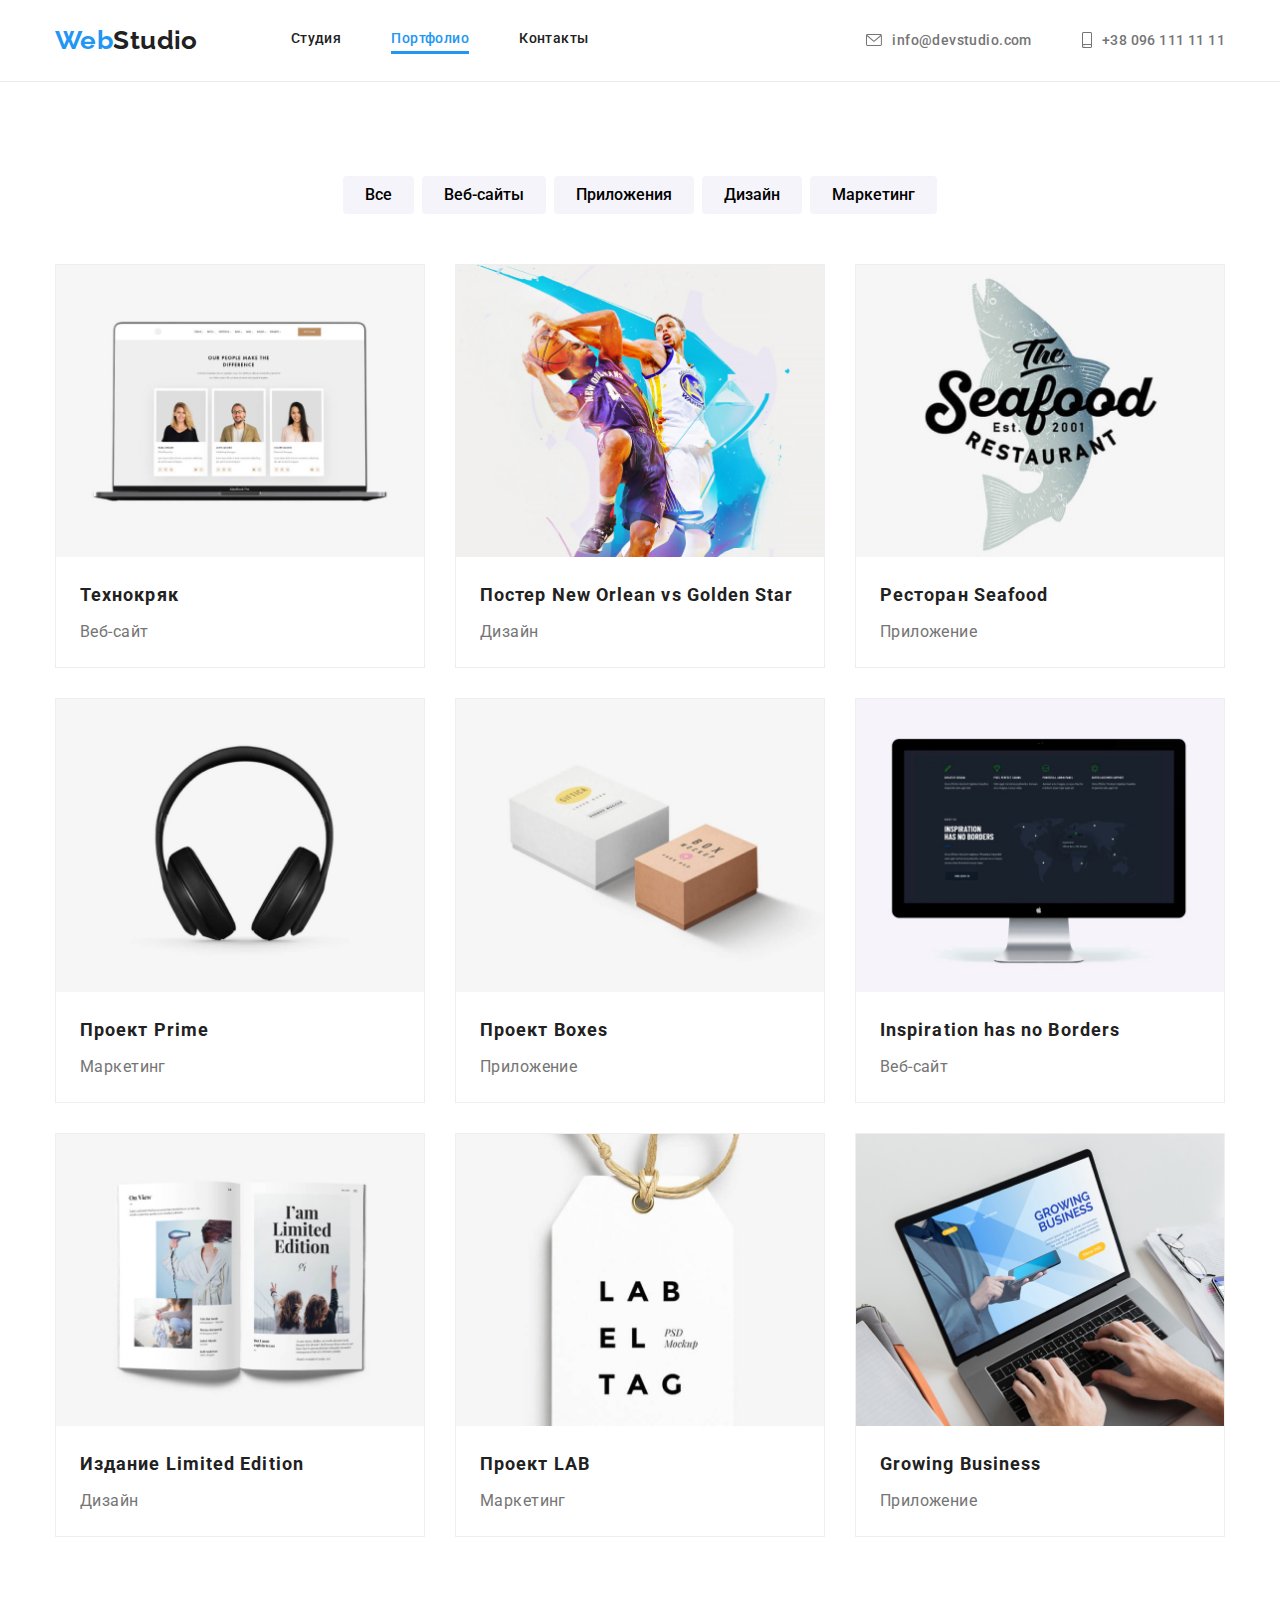
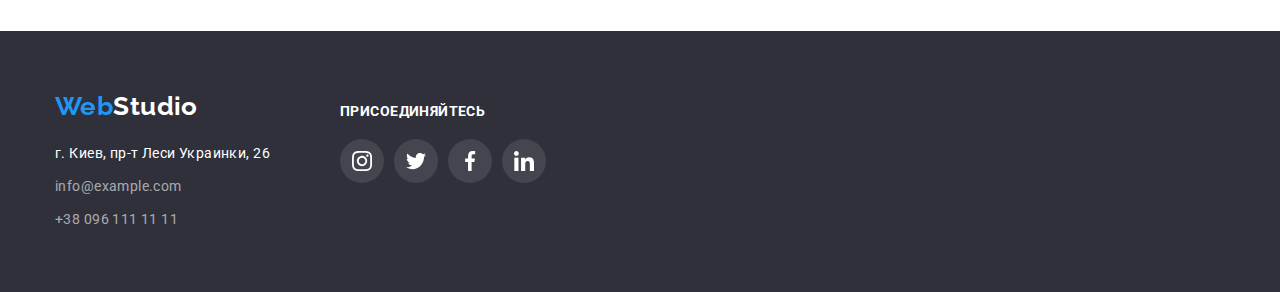
==== portfolio.html @ 6929a304 "Клонирует репозиторий" ====
<!DOCTYPE html>
<html lang="en">
<head>
    <meta charset="UTF-8">
    <meta name="viewport" content="width=device-width, initial-scale=1.0">    
    <title>Portfolio</title>
    <link href="https://fonts.googleapis.com/css2?family=Raleway:wght@700&family=Roboto:wght@400;500;700;900&display=swap"
        rel="stylesheet">
    <link rel="stylesheet" href="https://cdnjs.cloudflare.com/ajax/libs/modern-normalize/1.0.0/modern-normalize.min.css">
    <link rel="stylesheet" href="./css/styles.css" />
</head>
<body>
    <!-- Шапка -->
    <header class="header">
        <div class="container header-container">
            <!-- Навигация по сайту-->
            <nav class="navigation">
                <!-- Лого -->
                <a lang="en" href="./index.html" class="logo"><span class="logo-part">Web</span>Studio</a>
                <ul class="header-menu list">
                    <li class="header-menu-item"><a href="./index.html" class="link header-link">Студия</a></li>
                    <li class="header-menu-item"><a href="" class="link header-link current-page">Портфолио</a></li>
                    <li class="header-menu-item"><a href="" class="link header-link">Контакты</a></li>
                </ul>
            </nav>
            <!-- Контакты -->
            <ul class="header-contacts list">
                <li class="header-contacts-item">
                    <a href="mailto:info@devstudio.com" class="link header-link">
                        <svg class="header-icons-mail">
                            <use href="./images/sprite.svg#mail-icon"></use>
                        </svg>
                        info@devstudio.com
                    </a>
                </li>
                <li class="header-contacts-item">
                    <a href="tel:+380961111111" class="link header-link">
                        <svg class="header-icons-phone">
                            <use href="./images/sprite.svg#smartphone-icon"></use>
                        </svg>
                        +38 096 111 11 11
                    </a>
                </li>
            </ul>
        </div>
    </header>
    <!-- Основной контент -->
    <main>
        <!-- Портфолио -->
        <section class="portfolio">
            <div class="container portfolio-nav">
                <h1 class="title section-title visually-hidden">Портфолио</h1>
                <!-- Навигация портфолио -->
                <ul class="list portfolio-menu-list">
                    <li class="potfolio-menu-item"><button type="button" class="btn potfolio-btn">Все</button></li>
                    <li class="potfolio-menu-item"><button type="button" class="btn potfolio-btn">Веб-сайты</button></li>
                    <li class="potfolio-menu-item"><button type="button" class="btn potfolio-btn">Приложения</button></li>
                    <li class="potfolio-menu-item"><button type="button" class="btn potfolio-btn">Дизайн</button></li>
                    <li class="potfolio-menu-item"><button type="button" class="btn potfolio-btn">Маркетинг</button></li>
                </ul>
            </div>
            <!-- Работы портфолио -->
            <div class="container">
                <ul class="list potfolio-menu">
                    <li class="portfolio-item">
                        <a href="" class="link">
                            <img class="portfolio-photo" src="./images/portfolio-page/img1.jpg" alt="Сайт">
                            <h2 class="works-title">Технокряк</h2>
                            <p class="works-type" >Веб-сайт</p>
                        </a>
                    </li>
                    <li class="portfolio-item">
                        <a href="" class="link">
                            <img class="portfolio-photo" src="./images/portfolio-page/img2.jpg" alt="Постер">
                            <h2 class="works-title">Постер New Orlean vs Golden Star</h2>
                            <p class="works-type">Дизайн</p>
                        </a>
                    </li>
                    <li class="portfolio-item">
                        <a href="" class="link">
                            <img class="portfolio-photo" src="./images/portfolio-page/img3.jpg" alt="Логотип ресторана Seafood">
                            <h2 class="works-title">Ресторан Seafood</h2>
                            <p class="works-type">Приложение</p>
                        </a>
                    </li>
                    <li class="portfolio-item">
                        <a href="" class="link">
                            <img class="portfolio-photo" src="./images/portfolio-page/img4.jpg" alt="Наушники">
                            <h2 class="works-title">Проект Prime</h2>
                            <p class="works-type">Маркетинг</p>
                        </a>
                    </li>
                    <li class="portfolio-item">
                        <a href="" class="link">
                            <img class="portfolio-photo" src="./images/portfolio-page/img5.jpg" alt="Две коробки">
                            <h2 class="works-title">Проект Boxes</h2>
                            <p class="works-type">Приложение</p>
                        </a>
                    </li>
                    <li class="portfolio-item">
                        <a href="" class="link">
                            <img class="portfolio-photo" src="./images/portfolio-page/img6.jpg" alt="Безрамочный монитор">
                            <h2 class="works-title">Inspiration has no Borders</h2>
                            <p class="works-type">Веб-сайт</p>
                        </a>
                    </li>
                    <li class="portfolio-item">
                        <a href="" class="link">
                            <img class="portfolio-photo" src="./images/portfolio-page/img7.jpg" alt="Книга">
                            <h2 class="works-title">Издание Limited Edition</h2>
                            <p class="works-type">Дизайн</p>
                        </a>
                    </li>
                    <li class="portfolio-item">
                        <a href="" class="link">
                            <img class="portfolio-photo" src="./images/portfolio-page/img8.jpg" alt="Бирка Проект Lab">
                            <h2 class="works-title">Проект LAB</h2>
                            <p class="works-type">Маркетинг</p>
                        </a>
                    </li>
                    <li class="portfolio-item">
                        <a href="" class="link">
                            <img class="portfolio-photo" src="./images/portfolio-page/img9.jpg" alt="Ноутбук">
                            <h2 class="works-title">Growing Business</h2>
                            <p class="works-type">Приложение</p>
                        </a>
                    </li>
                </ul>
            </div>
        </section>
    </main>
    <!-- Footer -->
    <footer class="footer dark-bg">
        <div class="container">
            <div>
                <a href="./index.html" class="logo"><span class="logo-part">Web</span>Studio</a>
                <address>
                    <ul class="list">
                        <li class="footer-item"><a href="https://goo.gl/maps/fc2orhwNAGjBspvX7" class="link" target="_blank"
                                rel="noopener noreferer">г. Киев, пр-т Леси Украинки, 26</a></li>
                        <li class="footer-item"><a href="mailto:info@devstudio.com"
                                class="link footer-link">info@example.com</a></li>
                        <li class="footer-item"><a href="tel:+380961111111" class="link footer-link">+38 096 111 11 11</a>
                        </li>
                    </ul>
                </address>
            </div>
            <div class="footer-social">
                <h4 class="title">Присоединяйтесь</h4>
                <ul class="list social-icons">
                    <li class="social-icons-item">
                        <a class="social-icons-link footer-icons-link" href="https://instagram.com/" target="_blank"
                            rel="noopener noreferer" aria-label="Instagram">
                            <svg class="social-icons-svg">
                                <use href="./images/sprite.svg#instagram-icon"></use>
                            </svg>
                        </a>
                    </li>
                    <li class="social-icons-item">
                        <a class="social-icons-link footer-icons-link" href="https://twitter.com/" target="_blank"
                            rel="noopener noreferer" aria-label="Twitter">
                            <svg class="social-icons-svg">
                                <use href="./images/sprite.svg#twitter-icon"></use>
                            </svg>
                        </a>
                    </li>
                    <li class="social-icons-item">
                        <a class="social-icons-link footer-icons-link" href="https://facebook.com/" target="_blank"
                            rel="noopener noreferer" aria-label="Facebook">
                            <svg class="social-icons-svg">
                                <use href="./images/sprite.svg#facebook-icon"></use>
                            </svg>
                        </a>
                    </li>
                    <li class="social-icons-item">
                        <a class="social-icons-link footer-icons-link" href="https://linkedin.com/" target="_blank"
                            rel="noopener noreferer" aria-label="Linkedin">
                            <svg class="social-icons-svg">
                                <use href="./images/sprite.svg#linkedin-icon"></use>
                            </svg>
                        </a>
                    </li>
                </ul>
            </div>
        </div>
    </footer>
</body>
</html>
---- css/styles.css ----
:root {
  --main-color: #757575;
  --title-color: #212121;
  --accent-color: #2196f3;
  --white: #ffffff;
  --dark-bg: #2f303a;
  --grey: #f5f4fa;
  --icons: #afb1b8;
}

html {
  box-sizing: border-box;
}

*,
*::before,
*::after {
  box-sizing: inherit;
}

body {
  margin: 0px;
  padding: 0px;
  font-family: Roboto, sans-serif;
  font-size: 14px;
  line-height: 1.714;
  letter-spacing: 0.03em;
  color: var(--main-color);
}

h1,
h2,
h3,
h4,
p {
  margin-top: 0;
}

img {
  display: block;
  max-width: 100%;
  height: auto;
}

address {
  font-style: normal;
}

.visually-hidden {
  position: absolute !important;
  clip: rect(1px 1px 1px 1px);
  clip: rect(1px, 1px, 1px, 1px);
  padding: 0 !important;
  border: 0 !important;
  height: 1px !important;
  width: 1px !important;
  overflow: hidden;
}

.container {
  width: 1200px;
  padding-left: 15px;
  padding-right: 15px;
  margin-right: auto;
  margin-left: auto;
}

.list {
  list-style: none;
  margin: 0;
  padding: 0;
}

.link {
  color: var(--title-color);
  text-decoration: none;
}

.header-link {
  font-weight: 500;
  line-height: 1.143;
}

.header-contacts .header-link {
  color: var(--main-color);
}

.header-contacts .header-contacts-item:not(:last-child) {
  margin-right: 50px;
}

.link:hover,
.link:focus,
.dark-bg .link:hover,
.dark-bg .link:focus,
.current-page {
  color: var(--accent-color);
}

.header-menu .header-link:hover:after,
.current-page:after {
  content: '';
  display: block;
  width: 100%;
  height: 3px;
  background-color: var(--accent-color);
}

.logo {
  font-family: Raleway;
  font-weight: 700;
  font-size: 26px;
  line-height: 1.192;
  color: var(--title-color);
  text-decoration: none;
}

.logo-part {
  color: var(--accent-color);
}

.btn {
  display: inline-block;
  font-family: inherit;
  font-size: 16px;
  text-align: center;
  border: none;
  border-radius: 4px;
  cursor: pointer;
}

.hero-btn {
  font-weight: 700;
  line-height: 1.875;
  letter-spacing: 0.06em;
  min-width: 200px;
  padding: 10px 32px;
  background-color: var(--accent-color);
  color: var(--white);
}

.btn:hover,
.btn:focus {
  background-color: rgba(33, 150, 243, 0.75);
  box-shadow: 0px 3px 1px rgba(0, 0, 0, 0.1), 0px 1px 2px rgba(0, 0, 0, 0.08),
    0px 2px 2px rgba(0, 0, 0, 0.12);
}

.btn:active {
  background-color: rgba(33, 150, 243, 0.5);
  box-shadow: 0px 3px 1px rgba(0, 0, 0, 0.1), 0px 1px 2px rgba(0, 0, 0, 0.08),
    0px 2px 2px rgba(0, 0, 0, 0.12);
}

.title {
  font-weight: 700;
  color: var(--title-color);
}

.hidden-title {
  display: none;
}

.header {
  padding: 25px 0px;
  border-bottom: 1px solid #ececec;
}

.header .logo {
  margin-right: 93px;
}

.header-container {
  display: flex;
  justify-content: flex-end;
  align-items: center;
}

.navigation {
  display: flex;
  margin-right: auto;
  align-items: center;
}

.header-menu {
  display: inline-flex;
}

.header-menu-item:not(:last-child) {
  margin-right: 50px;
}

.header-contacts {
  display: flex;
}

.header-contacts .header-link {
  display: flex;
  align-items: center;
}

.header-icons-mail {
  width: 16px;
  height: 12px;
  margin-right: 10px;
  fill: var(--main-color);
}

.header-icons-phone {
  width: 10px;
  height: 16px;
  margin-right: 10px;
  fill: var(--main-color);
}

.header-link:hover .header-icons-mail,
.header-link:focus .header-icons-mail,
.header-link:hover .header-icons-phone,
.header-link:focus .header-icons-phone {
  fill: var(--accent-color);
}

.section-hero {
  min-width: 1600px;
  padding-top: 200px;
  padding-bottom: 200px;
  background-image: linear-gradient(
      to right,
      rgba(47, 48, 58, 0.4),
      rgba(47, 48, 58, 0.4)
    ),
    url(../images/studio-page/hero-img.jpg);
  background-repeat: no-repeat;
  background-position: center;
}

.hero-content {
  text-align: center;
}

.hero-title {
  margin-right: auto;
  margin-left: auto;
  margin-bottom: 30px;
  max-width: 696px;
  font-weight: 900;
  font-size: 44px;
  line-height: 1.36;
  letter-spacing: 0.06em;
  text-transform: uppercase;
}

.section {
  padding-top: 94px;
  padding-bottom: 94px;
}

.section-title {
  font-size: 36px;
  line-height: 1.166;
  text-align: center;
}

.skills-list {
  display: flex;
  flex-wrap: wrap;
  margin-left: -30px;
  margin-top: -30px;
}

.skills-item {
  margin-left: 30px;
  margin-top: 30px;
  flex-basis: calc(100% / 4 - 30px);
}

.skills-item::before {
  display: block;
  content: '';
  height: 120px;
  margin-bottom: 30px;
  background-repeat: no-repeat;
  background-position: center center;
  background-color: var(--grey);
  border-radius: 4px;
}

.skills-item:nth-child(1)::before {
  background-image: url(../images/studio-page/antenna.svg);
}

.skills-item:nth-child(2)::before {
  background-image: url(../images/studio-page/clock.svg);
}

.skills-item:nth-child(3)::before {
  background-image: url(../images/studio-page/diagram.svg);
}

.skills-item:nth-child(4)::before {
  background-image: url(../images/studio-page/astronaut.svg);
}

.skills-title {
  margin-bottom: 10px;
  line-height: 1.143;
  text-transform: uppercase;
}

.skills-info {
  margin-bottom: 0px;
  line-height: 1.714;
}

.what-we-do {
  padding-top: 0;
}

.what-we-do .section-title {
  margin-bottom: 50px;
}

.what-we-do-list {
  display: flex;
  flex-wrap: wrap;
  margin-top: -30px;
  margin-left: -30px;
}

.what-we-do-item {
  padding-bottom: 0;
  margin-top: 30px;
  margin-left: 30px;
  flex-basis: calc(100% / 3 - 30px);
}

.team-info {
  background-color: var(--grey);
}

.team-info .section-title {
  margin-bottom: 50px;
}

.team-list {
  display: flex;
  flex-wrap: wrap;
  margin-top: -30px;
  margin-left: -30px;
}

.team-item {
  margin-top: 30px;
  margin-left: 30px;
  padding-bottom: 30px;
  flex-basis: calc(100% / 4 - 30px);
  background-color: var(--white);
  box-shadow: 0px 1px 3px rgba(0, 0, 0, 0.12), 0px 1px 1px rgba(0, 0, 0, 0.14),
    0px 2px 1px rgba(0, 0, 0, 0.2);
  border-radius: 0px 0px 4px 4px;
}

.team-photo {
  margin-bottom: 30px;
}

.team-title {
  margin-bottom: 10px;
  font-weight: 500;
  font-size: 16px;
  line-height: 1.188;
  text-align: center;
  color: var(--title-color);
}

.team-position {
  margin-bottom: 16px;
  font-size: 16px;
  line-height: 1.188;
  text-align: center;
}

.social-icons {
  display: flex;
  justify-content: center;
}

.social-icons-item:not(:last-child) {
  margin-right: 10px;
}

.social-icons-link {
  display: flex;
  justify-content: center;
  align-items: center;
  width: 44px;
  height: 44px;
  border-radius: 50%;
}

.social-icons-link:hover {
  background-color: var(--accent-color);
}

.social-icons-svg {
  width: 20px;
  height: 20px;
  fill: var(--icons);
}

.social-icons-link:hover .social-icons-svg,
.social-icons-link:focus .social-icons-svg {
  fill: var(--white);
}

.customers .section-title {
  margin-bottom: 50px;
}

.customers-list {
  display: flex;
  justify-content: center;
}

.customers-item:not(:last-child) {
  margin-right: 30px;
}

.customers-link {
  display: flex;
  justify-content: center;
  align-items: center;
  width: 170px;
  height: 90px;
  border: 1px solid #afb1b8;
  border-radius: 4px;
}

.customers-link:hover {
  border: 1px solid var(--accent-color);
  border-radius: 4px;
}

.customers-icons-svg {
  fill: var(--icons);
}

.customers-link:hover .customers-icons-svg,
.customers-link:focus .customers-icons-svg {
  fill: var(--accent-color);
}

.customers-icons-svg1 {
  width: 44px;
  height: 49px;
}

.customers-icons-svg2 {
  width: 40px;
  height: 52px;
}

.customers-icons-svg3 {
  width: 41px;
  height: 43px;
}

.customers-icons-svg4 {
  width: 80px;
  height: 42px;
}

.customers-icons-svg5 {
  width: 59px;
  height: 47px;
}

.customers-icons-svg6 {
  width: 88px;
  height: 45px;
}

.works-title {
  padding: 0 24px;
  margin-bottom: 4px;
  font-weight: 700;
  font-size: 18px;
  line-height: 2;
  letter-spacing: 0.06em;
  color: var(--title-color);
}

.works-type {
  padding: 0 24px 20px;
  margin-bottom: 0;
  font-size: 16px;
  line-height: 1.875;
  color: var(--main-color);
}

.footer {
  padding-top: 60px;
  padding-bottom: 60px;
}

.footer .logo {
  display: inline-block;
  margin-bottom: 20px;
}

.footer-item:not(:last-child) {
  margin-bottom: 9px;
}

.footer .container {
  display: flex;
}

.footer-social {
  margin-left: 70px;
}

.footer-social .title {
  margin-top: 12px;
  margin-bottom: 20px;
  font-weight: 700;
  line-height: 1.143;
  text-transform: uppercase;
}

.footer-social .social-icons-svg {
  fill: var(--white);
}

.footer-icons-link {
  background-color: rgba(255, 255, 255, 0.1);
}

.portfolio {
  padding: 94px 0px;
}

.portfolio-menu-list {
  display: flex;
  justify-content: center;
}

.potfolio-menu-item:not(:last-child) {
  margin-right: 8px;
}

.potfolio-btn {
  padding: 6px 22px;
  font-weight: 500;
  line-height: 1.625;
  background-color: var(--grey);
}

.portfolio-nav {
  margin-bottom: 50px;
}

.potfolio-menu {
  display: flex;
  flex-wrap: wrap;
  margin-left: -30px;
  margin-top: -30px;
}

.portfolio-item {
  border: 1px solid #eeeeee;
  margin-left: 30px;
  margin-top: 30px;
  flex-basis: calc(100% / 3 - 30px);
}

.portfolio-item:hover,
.portfolio-item:focus {
  box-shadow: 0px 1px 1px rgba(0, 0, 0, 0.12), 0px 4px 4px rgba(0, 0, 0, 0.06),
    1px 4px 6px rgba(0, 0, 0, 0.16);
}

.portfolio-photo {
  margin-bottom: 20px;
}

.dark-bg {
  background-color: var(--dark-bg);
}

.dark-bg .title,
.dark-bg .link,
.dark-bg .logo {
  color: var(--white);
}

.dark-bg .footer-link {
  color: rgba(255, 255, 255, 0.6);
}
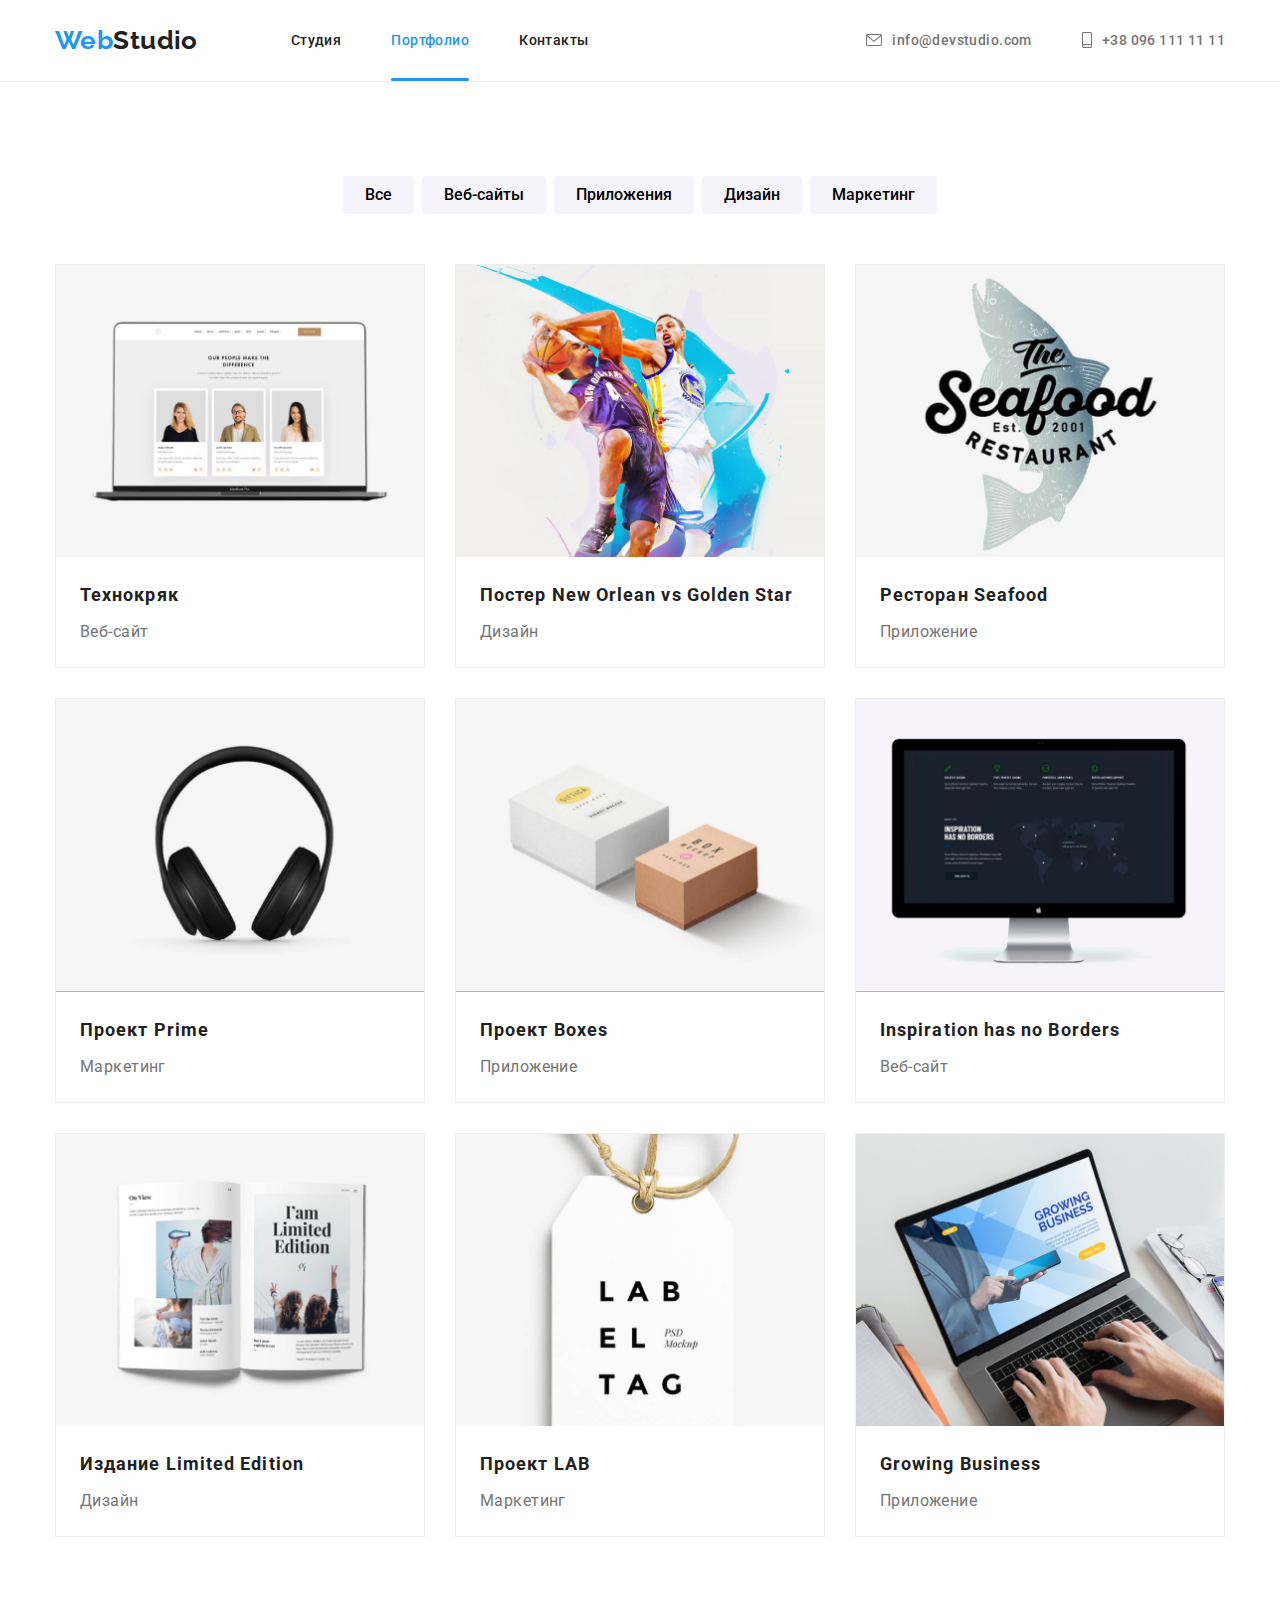
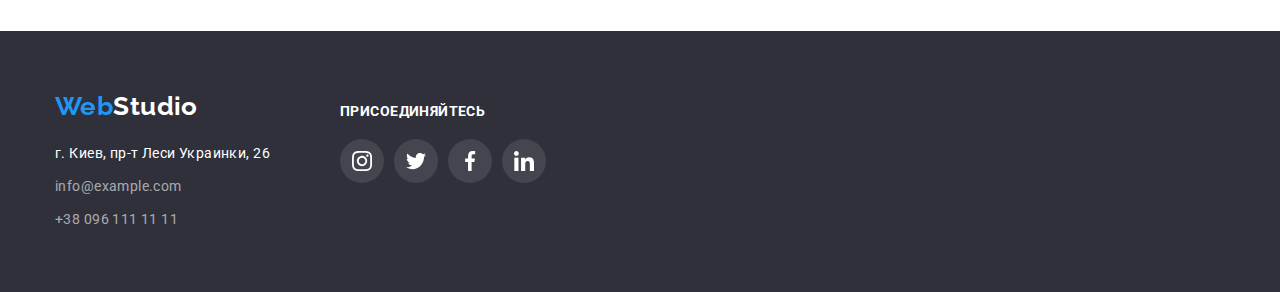
==== commit ef88bcee: "Добавляет позиционирование." ====
--- a/portfolio.html
+++ b/portfolio.html
@@ -19,7 +19,7 @@
                 <a lang="en" href="./index.html" class="logo"><span class="logo-part">Web</span>Studio</a>
                 <ul class="header-menu list">
                     <li class="header-menu-item"><a href="./index.html" class="link header-link">Студия</a></li>
-                    <li class="header-menu-item"><a href="" class="link header-link current-page">Портфолио</a></li>
+                    <li class="header-menu-item"><a href="" class="link header-link current-page"><div class="sub-line"></div>Портфолио</a></li>
                     <li class="header-menu-item"><a href="" class="link header-link">Контакты</a></li>
                 </ul>
             </nav>
@@ -64,63 +64,107 @@
                 <ul class="list potfolio-menu">
                     <li class="portfolio-item">
                         <a href="" class="link">
-                            <img class="portfolio-photo" src="./images/portfolio-page/img1.jpg" alt="Сайт">
+                            <div class="portfolio-thumb">
+                                <img class="portfolio-photo" src="./images/portfolio-page/img1.jpg" alt="Сайт">
+                                <p class="portfolio-info">Технокряк это современная площадка распространения коронавируса. Компании используют эту платформу для цифрового
+                                шпионажа и атак на защищённые сервера конкурентов.</p>
+                            </div>
                             <h2 class="works-title">Технокряк</h2>
                             <p class="works-type" >Веб-сайт</p>
                         </a>
                     </li>
                     <li class="portfolio-item">
                         <a href="" class="link">
-                            <img class="portfolio-photo" src="./images/portfolio-page/img2.jpg" alt="Постер">
+                            <div class="portfolio-thumb">
+                                <img class="portfolio-photo" src="./images/portfolio-page/img2.jpg" alt="Постер">
+                                <p class="portfolio-info">Технокряк это современная площадка распространения коронавируса. Компании используют эту
+                                    платформу для цифрового
+                                    шпионажа и атак на защищённые сервера конкурентов.</p>
+                            </div>
                             <h2 class="works-title">Постер New Orlean vs Golden Star</h2>
                             <p class="works-type">Дизайн</p>
                         </a>
                     </li>
                     <li class="portfolio-item">
                         <a href="" class="link">
-                            <img class="portfolio-photo" src="./images/portfolio-page/img3.jpg" alt="Логотип ресторана Seafood">
+                            <div class="portfolio-thumb">
+                                <img class="portfolio-photo" src="./images/portfolio-page/img3.jpg" alt="Логотип ресторана Seafood">
+                                <p class="portfolio-info">Технокряк это современная площадка распространения коронавируса. Компании используют эту
+                                    платформу для цифрового
+                                    шпионажа и атак на защищённые сервера конкурентов.</p>
+                            </div>
                             <h2 class="works-title">Ресторан Seafood</h2>
                             <p class="works-type">Приложение</p>
                         </a>
                     </li>
                     <li class="portfolio-item">
                         <a href="" class="link">
-                            <img class="portfolio-photo" src="./images/portfolio-page/img4.jpg" alt="Наушники">
+                            <div class="portfolio-thumb">
+                                <img class="portfolio-photo" src="./images/portfolio-page/img4.jpg" alt="Наушники">
+                                <p class="portfolio-info">Технокряк это современная площадка распространения коронавируса. Компании используют эту
+                                    платформу для цифрового
+                                    шпионажа и атак на защищённые сервера конкурентов.</p>
+                            </div>
                             <h2 class="works-title">Проект Prime</h2>
                             <p class="works-type">Маркетинг</p>
                         </a>
                     </li>
                     <li class="portfolio-item">
                         <a href="" class="link">
-                            <img class="portfolio-photo" src="./images/portfolio-page/img5.jpg" alt="Две коробки">
+                            <div class="portfolio-thumb">
+                                <img class="portfolio-photo" src="./images/portfolio-page/img5.jpg" alt="Две коробки">
+                                <p class="portfolio-info">Технокряк это современная площадка распространения коронавируса. Компании используют эту
+                                    платформу для цифрового
+                                    шпионажа и атак на защищённые сервера конкурентов.</p>
+                            </div>
                             <h2 class="works-title">Проект Boxes</h2>
                             <p class="works-type">Приложение</p>
                         </a>
                     </li>
                     <li class="portfolio-item">
                         <a href="" class="link">
-                            <img class="portfolio-photo" src="./images/portfolio-page/img6.jpg" alt="Безрамочный монитор">
+                            <div class="portfolio-thumb">
+                                <img class="portfolio-photo" src="./images/portfolio-page/img6.jpg" alt="Безрамочный монитор">
+                                <p class="portfolio-info">Технокряк это современная площадка распространения коронавируса. Компании используют эту
+                                    платформу для цифрового
+                                    шпионажа и атак на защищённые сервера конкурентов.</p>
+                            </div>
                             <h2 class="works-title">Inspiration has no Borders</h2>
                             <p class="works-type">Веб-сайт</p>
                         </a>
                     </li>
                     <li class="portfolio-item">
                         <a href="" class="link">
-                            <img class="portfolio-photo" src="./images/portfolio-page/img7.jpg" alt="Книга">
+                            <div class="portfolio-thumb">
+                                <img class="portfolio-photo" src="./images/portfolio-page/img7.jpg" alt="Книга">
+                                <p class="portfolio-info">Технокряк это современная площадка распространения коронавируса. Компании используют эту
+                                    платформу для цифрового
+                                    шпионажа и атак на защищённые сервера конкурентов.</p>
+                            </div>
                             <h2 class="works-title">Издание Limited Edition</h2>
                             <p class="works-type">Дизайн</p>
                         </a>
                     </li>
                     <li class="portfolio-item">
                         <a href="" class="link">
-                            <img class="portfolio-photo" src="./images/portfolio-page/img8.jpg" alt="Бирка Проект Lab">
+                            <div class="portfolio-thumb">
+                                <img class="portfolio-photo" src="./images/portfolio-page/img8.jpg" alt="Бирка Проект Lab">
+                                <p class="portfolio-info">Технокряк это современная площадка распространения коронавируса. Компании используют эту
+                                    платформу для цифрового
+                                    шпионажа и атак на защищённые сервера конкурентов.</p>
+                            </div>
                             <h2 class="works-title">Проект LAB</h2>
                             <p class="works-type">Маркетинг</p>
                         </a>
                     </li>
                     <li class="portfolio-item">
                         <a href="" class="link">
-                            <img class="portfolio-photo" src="./images/portfolio-page/img9.jpg" alt="Ноутбук">
+                            <div class="portfolio-thumb">
+                                <img class="portfolio-photo" src="./images/portfolio-page/img9.jpg" alt="Ноутбук">
+                                <p class="portfolio-info">Технокряк это современная площадка распространения коронавируса. Компании используют эту
+                                    платформу для цифрового
+                                    шпионажа и атак на защищённые сервера конкурентов.</p>
+                            </div>
                             <h2 class="works-title">Growing Business</h2>
                             <p class="works-type">Приложение</p>
                         </a>
--- a/css/styles.css
+++ b/css/styles.css
@@ -97,15 +97,6 @@
   color: var(--accent-color);
 }
 
-.header-menu .header-link:hover:after,
-.current-page:after {
-  content: '';
-  display: block;
-  width: 100%;
-  height: 3px;
-  background-color: var(--accent-color);
-}
-
 .logo {
   font-family: Raleway;
   font-weight: 700;
@@ -189,6 +180,29 @@
 .header-menu-item:not(:last-child) {
   margin-right: 50px;
 }
+
+.current-page {
+  position: relative;
+}
+
+.sub-line {
+  position: absolute;
+  left: 0;
+  top: 46.85px;
+  width: 100%;
+  height: 3px;
+  border-radius: 2px;
+  background-color: var(--accent-color);
+}
+
+/* .header-menu .header-link:hover:after,
+.current-page:after {
+  content: '';
+  display: block;
+  width: 100%;
+  height: 3px;
+  background-color: var(--accent-color);
+} */
 
 .header-contacts {
   display: flex;
@@ -334,6 +348,25 @@
   flex-basis: calc(100% / 3 - 30px);
 }
 
+.what-we-do-thumb {
+  position: relative;
+}
+
+.what-we-do-info {
+  width: 100%;
+  position: absolute;
+  left: 0;
+  bottom: 0;
+  padding: 27px 0;
+  margin-bottom: 0;
+  font-weight: 700;
+  line-height: 1.143;
+  text-align: center;
+  text-transform: uppercase;
+  background-color: rgba(47, 48, 58, 0.8);
+  color: var(--white);
+}
+
 .team-info {
   background-color: var(--grey);
 }
@@ -482,6 +515,7 @@
 
 .works-title {
   padding: 0 24px;
+  margin-top: 20px;
   margin-bottom: 4px;
   font-weight: 700;
   font-size: 18px;
@@ -580,8 +614,33 @@
     1px 4px 6px rgba(0, 0, 0, 0.16);
 }
 
-.portfolio-photo {
+/* .portfolio-photo {
   margin-bottom: 20px;
+} */
+
+.portfolio-thumb {
+  position: relative;
+  overflow: hidden;
+}
+
+.portfolio-info {
+  position: absolute;
+  top: 0;
+  left: 0;
+  width: 100%;
+  height: 100%;
+  transform: translateY(100%);
+  transition: transform 250ms ease;
+  margin-bottom: 0;
+  padding: 63px 24px;
+  font-size: 18px;
+  line-height: 1.56;
+  color: var(--white);
+  background-color: rgba(33, 150, 243, 0.9);
+}
+
+.portfolio-item:hover .portfolio-info {
+  transform: translateX(0);
 }
 
 .dark-bg {
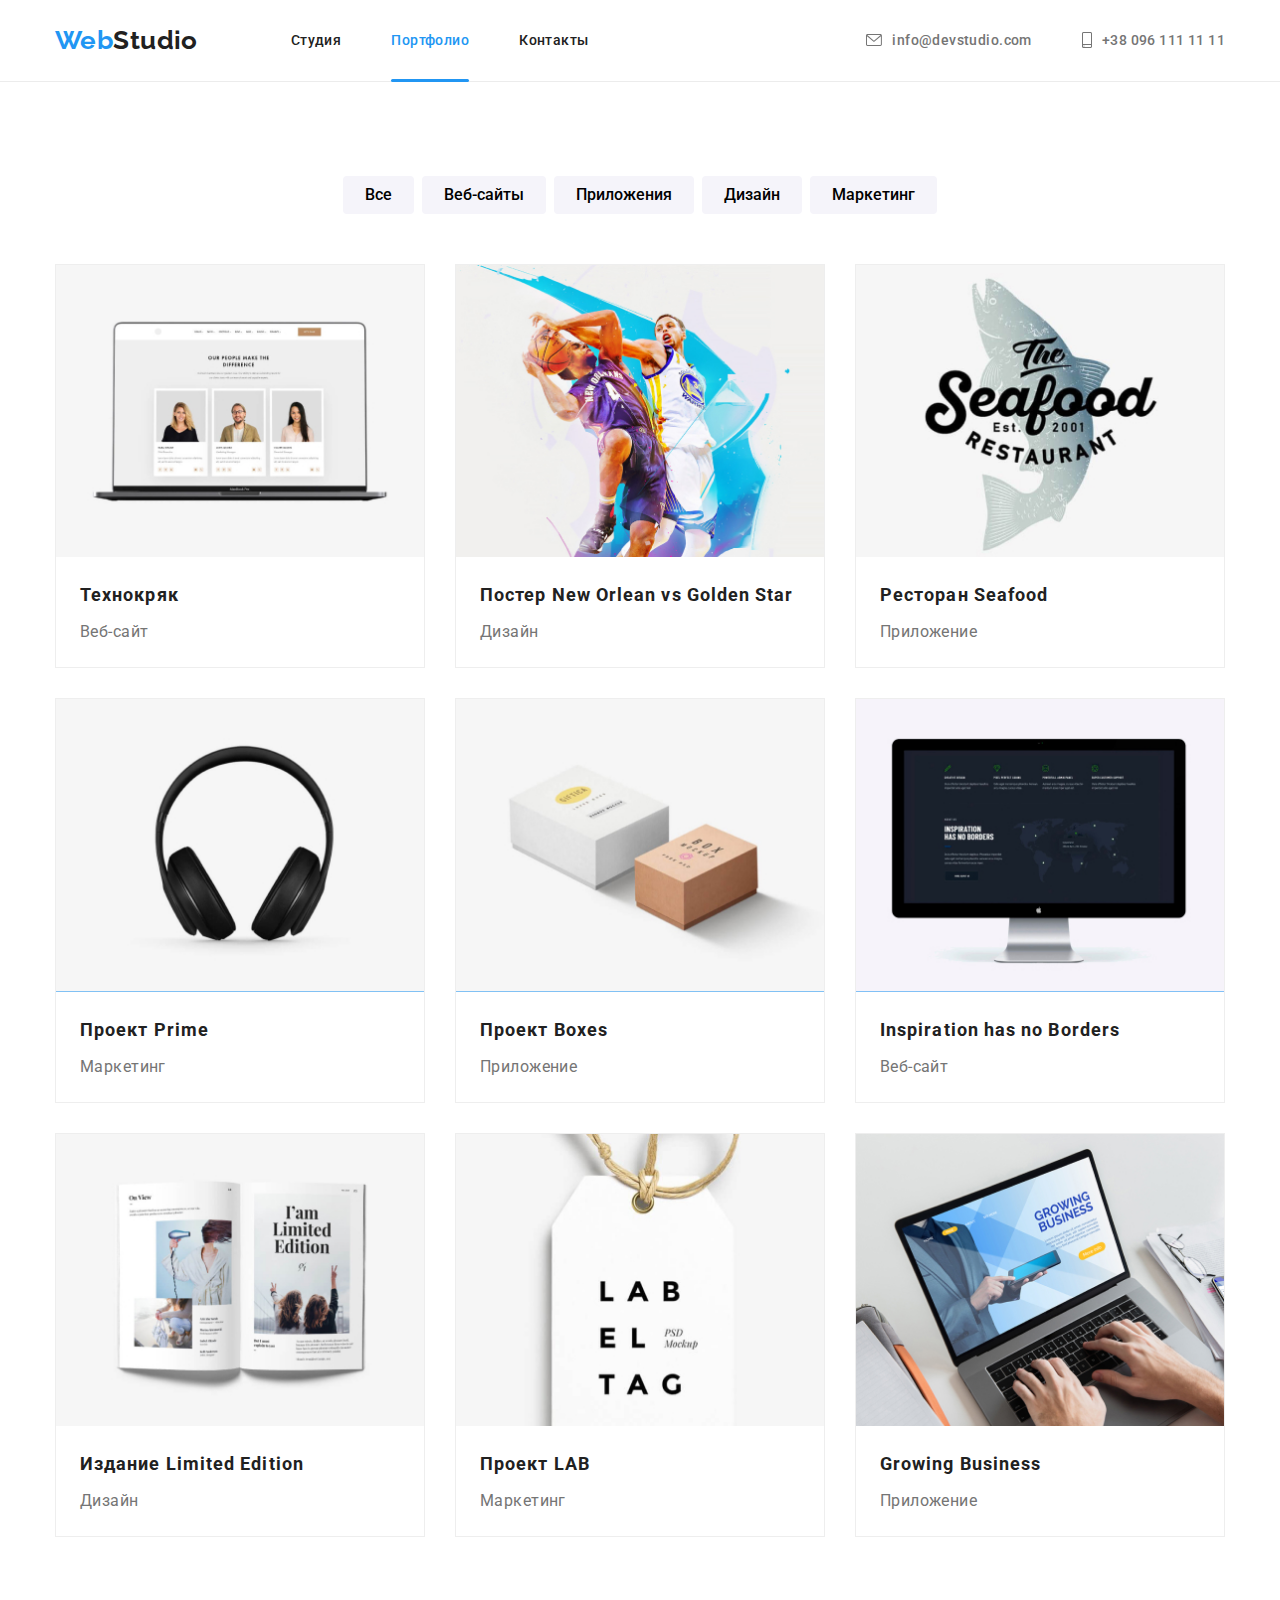
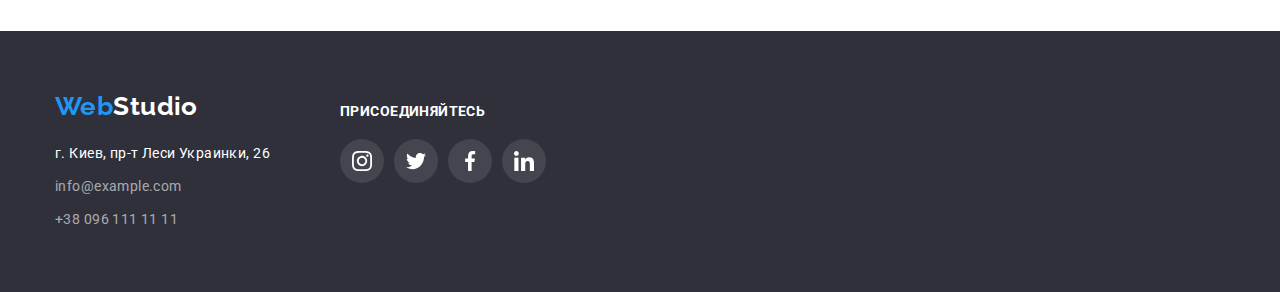
==== commit ef8d120b: "Добавляет тайминги на ховеры" ====
--- a/portfolio.html
+++ b/portfolio.html
@@ -19,7 +19,7 @@
                 <a lang="en" href="./index.html" class="logo"><span class="logo-part">Web</span>Studio</a>
                 <ul class="header-menu list">
                     <li class="header-menu-item"><a href="./index.html" class="link header-link">Студия</a></li>
-                    <li class="header-menu-item"><a href="" class="link header-link current-page"><div class="sub-line"></div>Портфолио</a></li>
+                    <li class="header-menu-item"><a href="" class="link header-link current-page">Портфолио</a></li>
                     <li class="header-menu-item"><a href="" class="link header-link">Контакты</a></li>
                 </ul>
             </nav>
--- a/css/styles.css
+++ b/css/styles.css
@@ -95,6 +95,8 @@
 .dark-bg .link:focus,
 .current-page {
   color: var(--accent-color);
+  transition-duration: 250ms;
+  transition-timing-function: cubic-bezier(0.4, 0, 0.2, 1);
 }
 
 .logo {
@@ -132,12 +134,15 @@
 
 .btn:hover,
 .btn:focus {
+  transition-duration: 250ms;
+  transition-timing-function: cubic-bezier(0.4, 0, 0.2, 1);
   background-color: rgba(33, 150, 243, 0.75);
-  box-shadow: 0px 3px 1px rgba(0, 0, 0, 0.1), 0px 1px 2px rgba(0, 0, 0, 0.08),
-    0px 2px 2px rgba(0, 0, 0, 0.12);
+  box-shadow: 0px 4px 4px rgba(0, 0, 0, 0.15);
 }
 
 .btn:active {
+  transition-duration: 250ms;
+  transition-timing-function: cubic-bezier(0.4, 0, 0.2, 1);
   background-color: rgba(33, 150, 243, 0.5);
   box-shadow: 0px 3px 1px rgba(0, 0, 0, 0.1), 0px 1px 2px rgba(0, 0, 0, 0.08),
     0px 2px 2px rgba(0, 0, 0, 0.12);
@@ -177,32 +182,24 @@
   display: inline-flex;
 }
 
+.header-menu-item {
+  position: relative;
+}
+
 .header-menu-item:not(:last-child) {
   margin-right: 50px;
 }
 
-.current-page {
-  position: relative;
-}
-
-.sub-line {
+.current-page::after {
+  content: '';
   position: absolute;
   left: 0;
-  top: 46.85px;
+  top: 50.2px;
   width: 100%;
   height: 3px;
   border-radius: 2px;
   background-color: var(--accent-color);
 }
-
-/* .header-menu .header-link:hover:after,
-.current-page:after {
-  content: '';
-  display: block;
-  width: 100%;
-  height: 3px;
-  background-color: var(--accent-color);
-} */
 
 .header-contacts {
   display: flex;
@@ -232,6 +229,8 @@
 .header-link:hover .header-icons-phone,
 .header-link:focus .header-icons-phone {
   fill: var(--accent-color);
+  transition-duration: 250ms;
+  transition-timing-function: cubic-bezier(0.4, 0, 0.2, 1);
 }
 
 .section-hero {
@@ -433,6 +432,8 @@
 
 .social-icons-link:hover {
   background-color: var(--accent-color);
+  transition-duration: 250ms;
+  transition-timing-function: cubic-bezier(0.4, 0, 0.2, 1);
 }
 
 .social-icons-svg {
@@ -444,6 +445,8 @@
 .social-icons-link:hover .social-icons-svg,
 .social-icons-link:focus .social-icons-svg {
   fill: var(--white);
+  transition-duration: 250ms;
+  transition-timing-function: cubic-bezier(0.4, 0, 0.2, 1);
 }
 
 .customers .section-title {
@@ -472,6 +475,8 @@
 .customers-link:hover {
   border: 1px solid var(--accent-color);
   border-radius: 4px;
+  transition-duration: 250ms;
+  transition-timing-function: cubic-bezier(0.4, 0, 0.2, 1);
 }
 
 .customers-icons-svg {
@@ -481,6 +486,8 @@
 .customers-link:hover .customers-icons-svg,
 .customers-link:focus .customers-icons-svg {
   fill: var(--accent-color);
+  transition-duration: 250ms;
+  transition-timing-function: cubic-bezier(0.4, 0, 0.2, 1);
 }
 
 .customers-icons-svg1 {
@@ -612,6 +619,8 @@
 .portfolio-item:focus {
   box-shadow: 0px 1px 1px rgba(0, 0, 0, 0.12), 0px 4px 4px rgba(0, 0, 0, 0.06),
     1px 4px 6px rgba(0, 0, 0, 0.16);
+  transition-duration: 250ms;
+  transition-timing-function: cubic-bezier(0.4, 0, 0.2, 1);
 }
 
 /* .portfolio-photo {
@@ -641,6 +650,8 @@
 
 .portfolio-item:hover .portfolio-info {
   transform: translateX(0);
+  transition-duration: 250ms;
+  transition-timing-function: cubic-bezier(0.4, 0, 0.2, 1);
 }
 
 .dark-bg {
